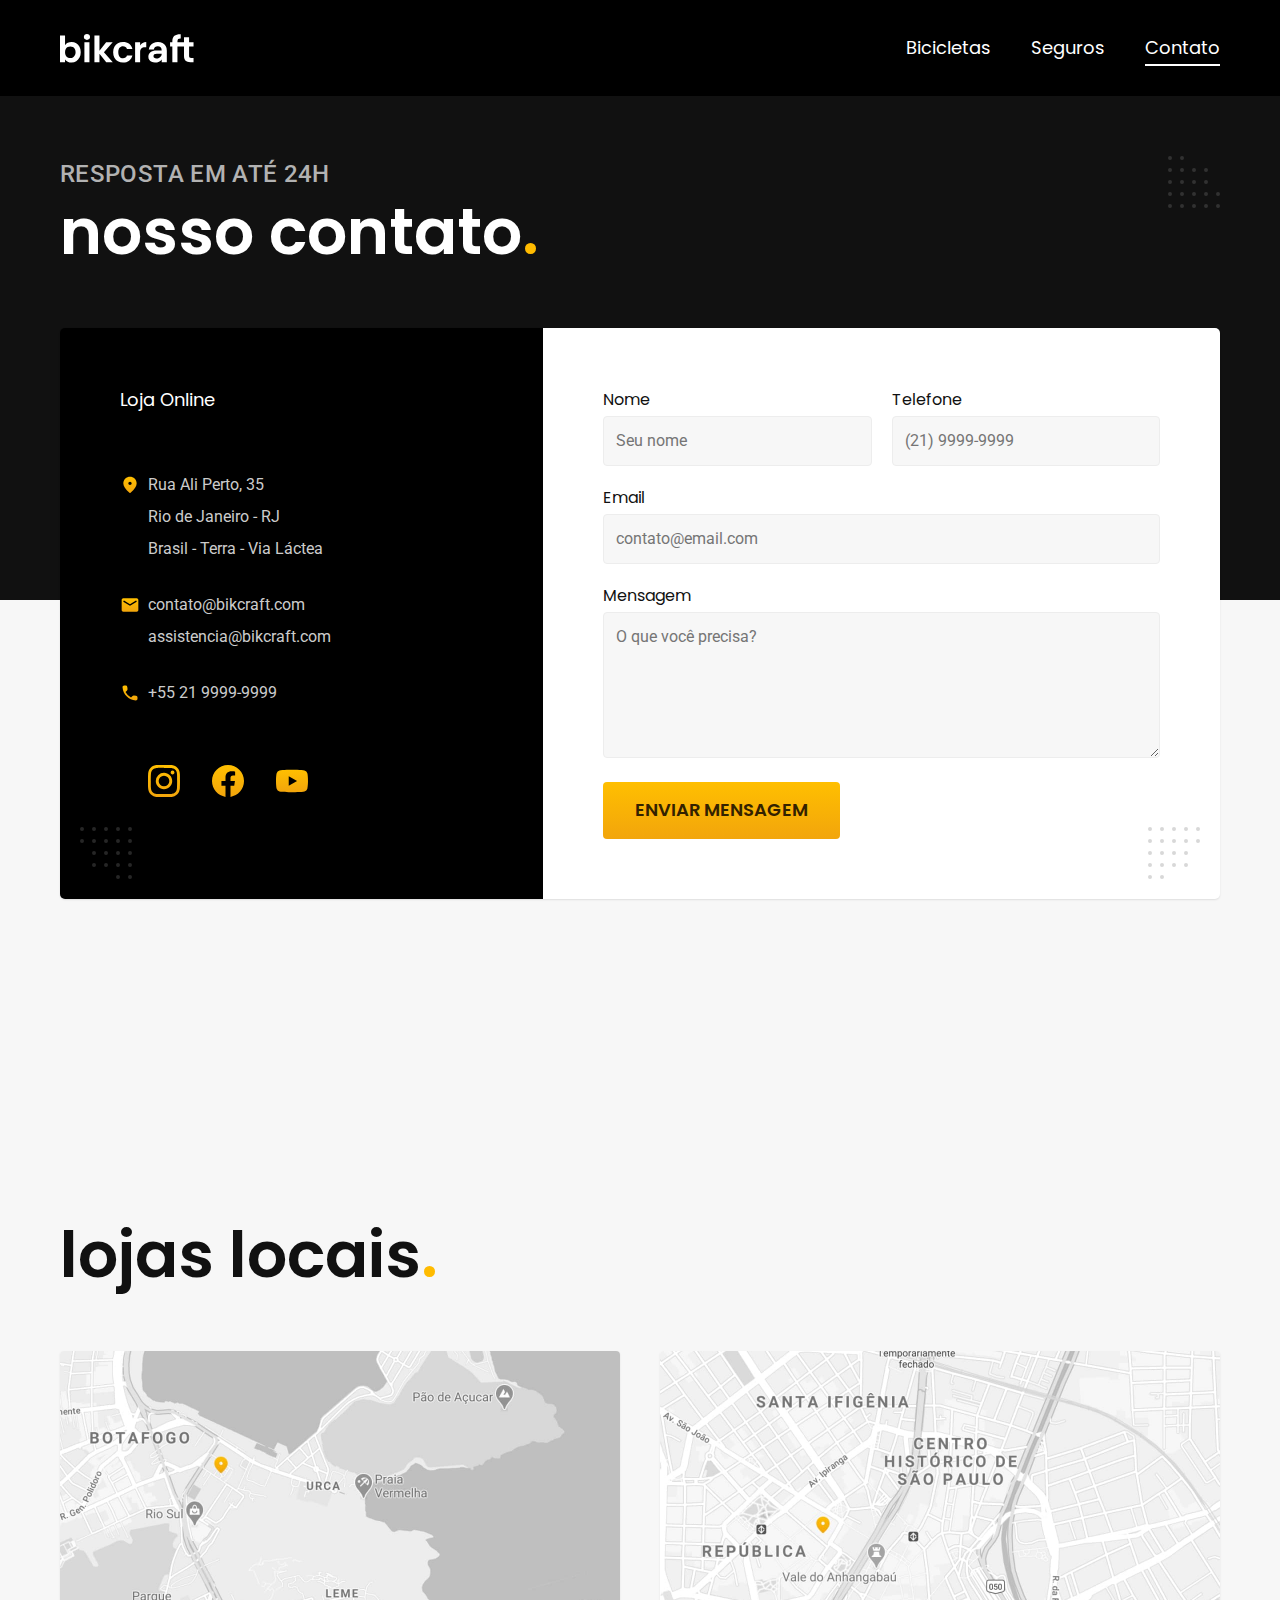
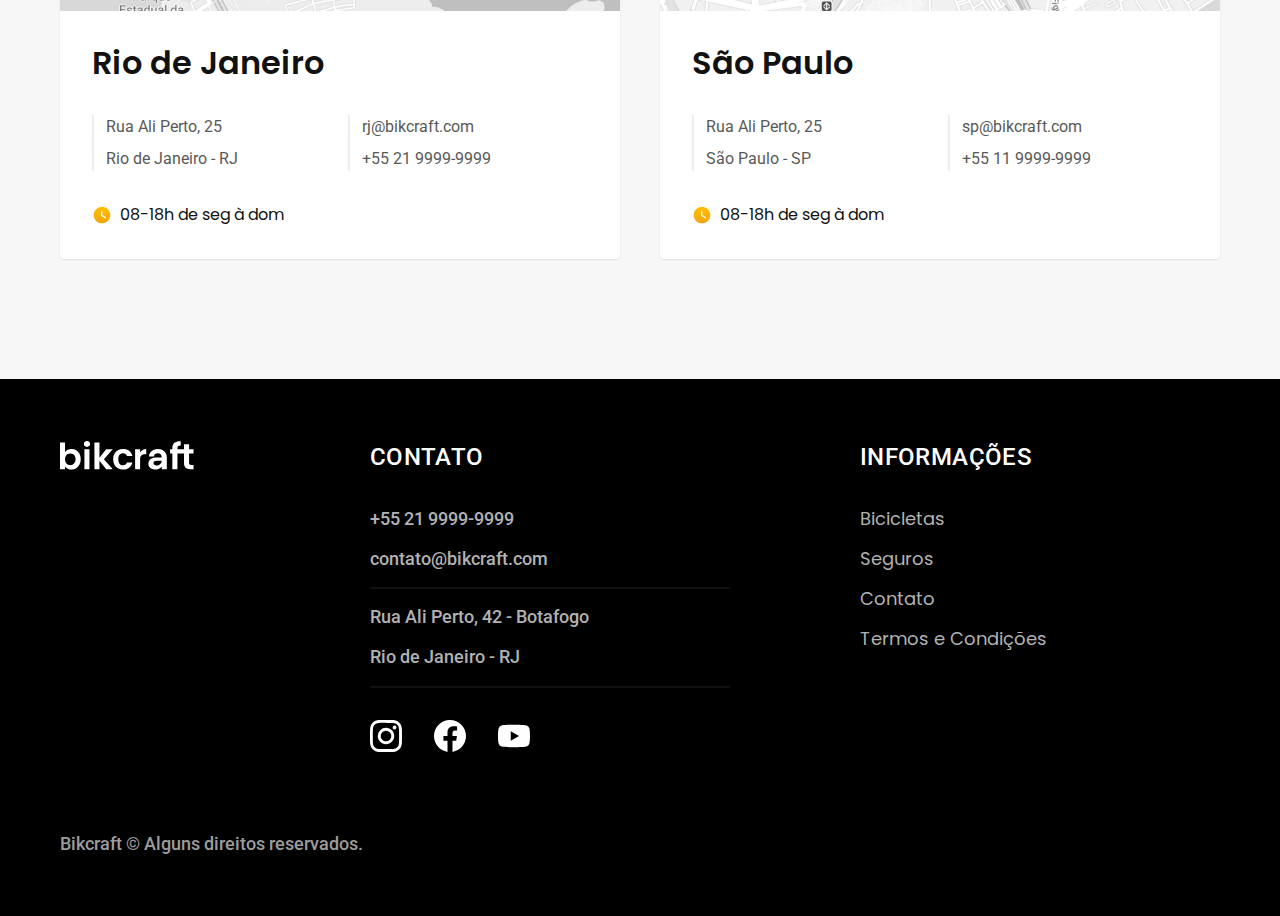
==== contato.html @ 7de65258 "otimizado para producao" ====
<!DOCTYPE html>
<html lang="pt-br">

<head>
  <meta charset="UTF-8">
  <meta name="viewport" content="width=device-width, initial-scale=1.0">

  <title>Contato | Bikcraft</title>
  <meta name="description" content="Contato">

  <link rel="icon" href="./favicon.svg" type="image/svg+xml">
  <link rel="preload" href="./css/style.min.css" as="style">
  <link rel="stylesheet" href="./css/style.min.css">

  <link rel="preconnect" href="https://fonts.googleapis.com">
  <link rel="preconnect" href="https://fonts.gstatic.com" crossorigin>
  <link href="https://fonts.googleapis.com/css2?family=Merriweather:ital,wght@1,900&family=Poppins:wght@400;600&family=Roboto:wght@400;500&display=swap" rel="stylesheet">
  <script>document.documentElement.classList.add("js");</script>
</head>

<body id="contato">
  <header class="header-bg">
    <div class="header container">
      <a href="./">
        <img src="./img/bikcraft.svg" alt="Bikcraft">
      </a>
      <nav aria-label="primaria">
        <ul class="header-menu font-1-m cor-0">
          <li><a href="./bicicletas.html">Bicicletas</a></li>
          <li><a href="./seguros.html">Seguros</a></li>
          <li><a href="./contato.html">Contato</a></li>
        </ul>
      </nav>
    </div>
  </header>

  <main>
    <div class="titulo-bg">
      <div class="titulo container">
        <p class="font-2-l-b cor-5 fadeInDown" data-anime="400">Resposta em até 24h</p>
        <h1 class="font-1-xxl cor-0 fadeInDown" data-anime="200">nosso contato<span class="cor-p1">.</span></h1>
      </div>
    </div>

    <div class="contato container fadeInLeft" data-anime="200">
      <section class="contato-dados" aria-label="Endereço">
        <h2 class="font-1-m cor-0">Loja Online</h2>
        <div class="contato-endereco font-2-s cor-4">
          <p>Rua Ali Perto, 35</p>
          <p>Rio de Janeiro - RJ</p>
          <p>Brasil - Terra - Via Láctea</p>
        </div>

        <address class="contato-meios font-2-s cor-4">
          <a href="mailto:contato@bikcraft.com">contato@bikcraft.com</a>
          <a href="mailto:assistencia@bikcraft.com">assistencia@bikcraft.com</a>
          <a href="tel:+552199999999">+55 21 9999-9999</a>
        </address>
        <div class="contato-redes">
          <a href="./">
            <img src="./img/redes/instagram-p.svg" alt="Instagram">
          </a>
          <a href="./">
            <img src="img/redes/facebook-p.svg" alt="Facebook">
          </a>
          <a href="./">
            <img src="img/redes/youtube-p.svg" alt="Youtube">
          </a>
        </div>
      </section>
      <section class="contato-formulario" aria-label="Formulário">
        <form class="form" action="./contato.html">
          <div>
            <label for="nome">Nome</label>
            <input type="text" id="nome" name="nome" placeholder="Seu nome">
          </div>
          <div>
            <label for="telefone">Telefone</label>
            <input type="text" id="telefone" name="telefone" placeholder="(21) 9999-9999">
          </div>
          <div class="col-2">
            <label for="email">Email</label>
            <input type="email" id="email" name="email" placeholder="contato@email.com">
          </div>
          <div class="col-2">
            <label for="mensagem">Mensagem</label>
            <textarea rows="5" type="mensagem" id="mensagem" name="mensagem" placeholder="O que você precisa?"></textarea>
          </div>
          <button class="botao col-2">Enviar Mensagem</button>
        </form>
      </section>
    </div>
  </main>

  <article class="lojas container">
    <h2 class="font-1-xxl">lojas locais<span class="cor-p1">.</span></h2>
    <div class="lojas-item">
      <img src="./img/lojas/rj.jpg" alt="mapa marcando o endereço em Rua Ali Perto, 25 - Rio de Janeiro - RJ">
      <div class="lojas-conteudo">
        <h3 class="font-1-xl">Rio de Janeiro</h3>
        <div class="lojas-dados font-2-s cor-8">
          <p>Rua Ali Perto, 25</p>
          <p>Rio de Janeiro - RJ</p>
        </div>
        <div class="lojas-dados font-2-s cor-8">
          <a href="mailto:rj@bikcraft.com">rj@bikcraft.com</a>
          <a href="tel:+552199999999">+55 21 9999-9999</a>
        </div>
        <p class="lojas-tempo font-1-s"><img src="./img/icones/horario.svg" alt=""> 08-18h de seg à dom</p>
      </div>
    </div>

    <div class="lojas-item">
      <img src="./img/lojas/sp.jpg" alt="mapa marcando o endereço em Rua Ali Perto, 25 - São Paulo - SP">
      <div class="lojas-conteudo">
        <h3 class="font-1-xl">São Paulo</h3>
        <div class="lojas-dados font-2-s cor-8">
          <p>Rua Ali Perto, 25</p>
          <p>São Paulo - SP</p>
        </div>
        <div class="lojas-dados font-2-s cor-8">
          <a href="mailto:sp@bikcraft.com">sp@bikcraft.com</a>
          <a href="tel:+551199999999">+55 11 9999-9999</a>
        </div>
        <p class="lojas-tempo font-1-s"><img src="./img/icones/horario.svg" alt=""> 08-18h de seg à dom</p>
      </div>
    </div>
  </article>

  <footer class="footer-bg">
    <div class="footer container">
      <img src="img/bikcraft.svg" alt="Bikcraft">
      <div class="footer-contato">
        <h3 class="font-2-l-b cor-0">Contato</h3>
        <ul class="font-2-m cor-5">
          <li><a href="tel:+552199999999">+55 21 9999-9999</a></li>
          <li><a href="mailto:contato@bikcraft.com">contato@bikcraft.com</a></li>
          <li>Rua Ali Perto, 42 - Botafogo</li>
          <li>Rio de Janeiro - RJ</li>
        </ul>
        <div class="footer-redes">
          <a href="./">
            <img src="./img/redes/instagram.svg" alt="Instagram">
          </a>
          <a href="./">
            <img src="img/redes/facebook.svg" alt="Facebook">
          </a>
          <a href="./">
            <img src="img/redes/youtube.svg" alt="Youtube">
          </a>
        </div>
      </div>
      <div class="footer-informacoes">
        <h3 class="font-2-l-b cor-0">Informações</h3>
        <nav>
          <ul class="font-1-m cor-5">
            <li><a href="./bicicletas.html">Bicicletas</a></li>
            <li><a href="./seguros.html">Seguros</a></li>
            <li><a href="./contato.html">Contato</a></li>
            <li><a href="./termos.html">Termos e Condições</a></li>
          </ul>
        </nav>
      </div>
      <p class="footer-copy font-2-m cor-6">Bikcraft © Alguns direitos reservados.</p>
    </div>
  </footer>
  <script src="js/plugins/simple-anime.js"></script>
  <script src="./js/script.js"></script>
</body>

</html>
---- css/style.min.css ----
body{margin:0;font-family:Arial,Helvetica,sans-serif;color:#111}blockquote,dd,h1,h2,h3,h4,p,ul{margin:0}ul{margin:0;padding:0;list-style:none}a{text-decoration:none;color:inherit}img{max-width:100%;height:auto;display:block}img[src$=".jpg"]{border-radius:4px}.font-1-xs{font:400 0.75rem/1.35 Poppins,sans-serif}.font-2-xs{font:400 0.875rem/1.43 Roboto,sans-serif}.font-1-s{font:400 1rem/1.5 Poppins,sans-serif}.font-2-s{font:400 1rem/1.5 Roboto,sans-serif}.font-1-m,.font-1-m-b{font:400 1.125rem/1.35 Poppins,sans-serif}.font-1-m-b{font-weight:600}.font-2-m{font:500 1.125rem/1.35 Roboto,sans-setif}.font-1-l{font:400 1.5rem/1.5 Poppins,sans-serif}.font-2-l,.font-2-l-b{font:400 1.5rem/1.5 Roboto,sans-serif}.font-2-l-b{font-weight:500;letter-spacing:.015em;text-transform:uppercase}.font-1-xl{font:600 2rem/1.25 Poppins,sans-serif}.font-2-xl{font:500 2rem/1.25 Roboto,sans-serif}.font-1-xxl{font:600 4rem/1.125 Poppins,sans-serif}@media (max-width:1200px){.font-1-xxl{font-size:3rem}.font-2-l,.font-2-l-b{font-size:1.25rem}}@media (max-width:800px){.font-1-xxl{font-size:2rem}.font-1-xl .font-2-xl{font-size:1.5rem}}:root{--cor-0:#ffffff;--cor-1:#f7f7f7;--cor-2:#ededed;--cor-3:#dedede;--cor-4:#cccccc;--cor-5:#b2b2b2;--cor-6:#9c9c9c;--cor-7:#717171;--cor-8:#595959;--cor-9:#404040;--cor-10:#2e2e2e;--cor-11:#111111;--cor-12:#000000;--cor-p1:#ffbb00;--cor-p2:#e4a30b;--cor-p3:#a66f00;--cor-p4:#664400;--cor-p5:#332200}.cor-0{color:var(--cor-0)}.cor-1{color:var(--cor-1)}.cor-2{color:var(--cor-2)}.cor-3{color:var(--cor-3)}.cor-4{color:var(--cor-4)}.cor-5{color:var(--cor-5)}.cor-6{color:var(--cor-6)}.cor-7{color:var(--cor-7)}.cor-8{color:var(--cor-8)}.cor-9{color:var(--cor-9)}.cor-10{color:var(--cor-10)}.cor-11{color:var(--cor-11)}.color-12{color:var(--cor-12)}.cor-p1{color:var(--cor-p1)}.cor-p2{color:var(--cor-p2)}.cor-p3{color:var(--cor-p3)}.cor-p4{color:var(--cor-p4)}.cor-p5{color:var(--cor-p5)}.js .fadeInDown{transform:translate3d(0,-20px,0)}.js .fadeInUp{transform:translate3d(0,20px,0)}.js .fadeInRight{transform:translate3d(20px,0,0)}.js .fadeInLeft{transform:translate3d(-20px,0,0)}.js [data-anime]{opacity:0}.js .anime{opacity:1;transform:none;transition:transform .8s,opacity .8s}.header-bg{background-color:var(--cor-12)}.header{display:flex;flex-wrap:wrap;gap:20px;justify-content:space-between;align-items:center;padding-top:20px;padding-bottom:20px}.header-menu{display:flex;flex-wrap:wrap;gap:40px}.header-menu a{display:inline-block;padding:16px 0;position:relative}.header-menu a:after{content:"";display:block;height:2px;width:0%;background:var(--cor-0);margin-top:4px;transition:.3s;position:absolute}.header-menu a.ativo::after,.header-menu a:hover:after{width:100%}@media (max-width:800px){.header-menu{gap:20px}.header-menu a{background:var(--cor-11);padding:12px 16px;border-radius:4px}.header-menu a:hover{background-color:var(--cor-10)}.header a:after{display:none}}@media (max-width:600px){.header-menu{gap:12px}.header-menu a{padding:8px 12px;font-size:14px}}.footer-bg{background-color:var(--cor-12)}.footer{display:grid;grid-template-columns:3fr 5fr 4fr;gap:40px;padding-top:60px;padding-bottom:60px}.footer h3{margin-bottom:32px}.footer-contato ul{margin-bottom:32px}.footer-contato li:nth-child(2n):after{content:"";display:block;max-width:360px;height:2px;background:var(--cor-11);margin-top:16px}.footer li{margin-bottom:16px}.footer-redes{display:flex;gap:32px}.footer a:hover{color:var(--cor-0)}.footer-copy{grid-column:1/-1;margin-top:40px}@media (max-width:800px){.footer>img{display:none}.footer{grid-template-columns:1fr 1fr}}@media (max-width:600px){.footer{grid-template-columns:1fr;gap:60px}.footer-copy{margin-top:0}}.container{box-sizing:border-box;max-width:1200px;padding-left:20px;padding-right:20px;margin-right:auto;margin-left:auto}.botao{display:inline-block;padding:16px 32px;background:linear-gradient(#ffbf00,#f2a50c);border-radius:4px;box-shadow:0 1px 2px 0 rgba(0,0,0,0,1);text-transform:uppercase;color:#320;font:600 1.125rem/1.35 Poppins,sans-serif;max-width:max-content;border:none;cursor:pointer}.botao:hover{background:linear-gradient(#ffb60d,#e59317)}.botao.secundario{background:var(--cor-10);color:var(--cor-2)}.botao.secundario:hover{background:var(--cor-9)}.botao.seta::after{display:flex;align-items:center}.botao.seta::after{content:"";display:inline-block;width:18px;height:10px;margin-left:12px;background:url("../img/icones/seta.svg");transition:transform .2s}.botao.seta:hover:after{transform:translateX(4px)}@media (max-width:600px){.botao{padding:12px 16px;font-size:1rem}}.link{display:inline-block;color:var(--cor-p1);font:500 1.5rem/1.5 Poppins,sans-serif;text-transform:uppercase}.link::after{content:"";display:block;width:100%;height:4px;background-color:currentColor}.link:hover{color:var(--cor-0)}.titulo-bg{padding-top:60px;padding-bottom:60px;background-color:var(--cor-11)}.titulo{background:url("../img/dec/top-right.svg") no-repeat top right 20px}.titulo p{margin-bottom:4px}@media (max-width:800px){.titulo{padding-top:40px;padding-bottom:40px}.titulo p{font-size:1rem;text-transform:lowercase;font-weight:400}}.form{display:grid;grid-template-columns:1fr 1fr;gap:20px}.form label{display:block;font:400 1rem/1.5 Poppins,sans-serif;margin-bottom:4px}.form .col-2{grid-column:span 2}.form input[type=email],.form input[type=text],.form textarea{font:400 1rem/1.5 Roboto,sans-serif;background:var(--cor-1);border:1px solid var(--cor-2);padding:12px;border-radius:4px;width:100%;box-sizing:border-box}.form input[type=email]:focus,.form input[type=text]:focus,.form textarea:focus{outline:0;border-color:var(--cor-p1);background:var(--cor-0);box-shadow:0 0 0 2px #fea}@media (max-width:600px){.form{grid-template-columns:1fr}.form .col-2{grid-column:1}}.introducao-bg{background:var(--cor-12) url("../img/dec/bottom-left.svg") no-repeat bottom 160px left 20px;box-shadow:inset 0 -120px #fff}.introducao{display:grid;grid-template-columns:1fr 1fr;gap:0 40px}.introducao-conteudo{align-self:end;padding-bottom:200px}.introducao img{height:100%;width:100%;object-fit:cover;border-radius:4px}.introducao h1{margin-bottom:32px}.introducao p{margin-bottom:20px}@media (max-width:800px){.introducao-bg{background:var(--cor-11);padding-top:40px;box-shadow:inset 0 -60px #fff}.introducao{grid-template-columns:1fr;gap:32px}.introducao-conteudo{padding-bottom:0}.introducao h1{margin-bottom:16px}.introducao img{height:300px;width:100%}}.tecnologia-bg{background-color:var(--cor-11);box-shadow:inset 0 80px var(--cor-0),inset 0 -80px var(--cor-0)}.tecnologia{display:grid;grid-template-columns:1fr 1fr;gap:40px}.tecnologia-imagem img{height:100%;width:100%;object-fit:cover;object-position:left}.tecnologia-conteudo{padding-top:160px;padding-bottom:160px}.tecnologia-conteudo>span{display:block;margin-bottom:20px}.tecnologia-conteudo h2{margin-bottom:32px}.tecnologia-conteudo>p{margin-bottom:20px}.tecnologia a{margin-bottom:80px}.tecnologia-vantagens{display:flex;gap:40px}.tecnologia-vantagens h3{margin-bottom:8px;width:max-content}.tecnologia-vantagens img{width:24px;height:24px;margin-bottom:8px}@media (max-width:800px){.tecnologia-bg{box-shadow:initial}.tecnologia{grid-template-columns:1fr}.tecnologia-conteudo{padding-top:60px;padding-bottom:60px}.tecnologia-imagem{display:none}.tecnologia a{margin-bottom:60px}}@media (max-width:600px){.tecnologia-vantagens{flex-direction:column}}.parceiros{padding-top:60px;padding-bottom:120px}.parceiros h2{margin-bottom:60px}.parceiros ul{padding:0 20px;max-width:1400px;display:grid;grid-template-columns:repeat(4,1fr);margin:0 auto}.parceiros li{display:flex;padding:32px;border-left:2px solid var(--cor-2)}.parceiros img{margin:auto}.parceiros li:first-child,.parceiros li:nth-child(5){border-left:none}.parceiros li:nth-child(n+5){border-top:2px solid var(--cor-2)}@media (max-width:800px){.parceiros{padding-bottom:60px}.parceiros li{padding:20px}.parceiros h2{margin-bottom:20px}.parceiros ul{grid-template-columns:repeat(2,1fr)}.parceiros li:nth-child(n+3){border-top:2px solid var(--cor-2)}.parceiros li:nth-child(odd){border-left:none}}.depoimento{display:grid;grid-template-columns:1fr 1fr;background-color:var(--cor-p1);overflow:hidden}.depoimento img{border-radius:0;width:100%;height:100%;object-fit:cover}.depoimento-conteudo{padding:40px 40px 80px 80px;align-self:end;background:url("../img/dec/bottom-right-p.svg") no-repeat bottom 40px right 40px}.depoimento-conteudo p{max-width:32ch;font-family:Merriweather,serif;font-style:italic;font-weight:900;margin-bottom:32px;position:relative}.depoimento p::after,.depoimento p::before{font-size:5rem;color:var(--cor-p2);position:absolute}.depoimento p::before{content:"“";left:-50px;top:-20px}.depoimento p::after{content:"”"}@media (min-width:1200px){.depoimento img{max-height:520px}}@media (max-width:800px){.depoimento{grid-template-columns:1fr;text-align:center}.depoimento img{max-height:200px}.depoimento-conteudo{padding:40px 20px;margin:auto}}.bicicletas-lista{padding-top:60px;padding-bottom:120px}.bicicletas-lista h2{margin-bottom:40px}.bicicletas-lista ul{display:flex;gap:40px;padding:0 20px 20px 20px;max-width:1400px;margin-right:auto;margin-left:auto;overflow-x:auto}#bicicleta .bicicletas-lista ul{padding:0 0 20px 0}.bicicletas-lista li{min-width:280px}.bicicletas-lista a{display:block}.bicicletas-lista img{margin-bottom:16px}.bicicletas-lista h3{margin-bottom:8px;display:flex;align-items:center}.bicicletas-lista h3::before{content:"";display:inline-block;height:8px;width:12px;margin-right:8px;background-color:var(--cor-p1);transition:width .2s}.bicicletas-lista a:hover h3::before{width:24px}.bicicletas-lista li span{padding-left:20px}@media (max-width:800px){.bicicletas-lista{padding-bottom:60px}.bicicletas-lista ul{gap:20px}}.bicicletas-bg{background:linear-gradient(to right,var(--cor-0) 30%,var(--cor-11) 0)}.bicicletas{display:grid;grid-template-columns:1fr 1fr;gap:40px;padding-top:60px;padding-bottom:60px;background:url("../img/dec/top-right.svg") no-repeat top 40px right 20px}.bicicletas-imagem{display:grid}.bicicletas-imagem img{grid-area:1/1}.bicicletas-imagem span{grid-area:1/1;place-self:start end;margin-top:20px;background:var(--cor-12);display:inline-block;padding:8px 16px 8px 8px;border-radius:4px 0 0 4px}.bicicletas-conteudo{display:grid;grid-template-columns:1fr auto;align-content:start}.bicicletas h2,.bicicletas p{grid-column:1/-1}.bicicletas h2{margin-bottom:20px}.bicicletas h2::before{content:"";display:block;width:12px;height:8px;background:var(--cor-p1);margin-bottom:8px}.bicicletas p{margin-bottom:32px}.bicicletas a{place-self:end}.bicicletas li{display:flex;align-items:center}.bicicletas ul{display:grid;gap:16px}.bicicletas-conteudo img{width:24px;margin-right:8px}@media (max-width:800px){.bicicletas-bg{background:var(--cor-11)}.bicicletas{grid-template-columns:1fr;gap:20px;padding-top:40px;padding-bottom:40px}}@media (max-width:600px){.bicicletas-conteudo{grid-template-columns:1fr}.bicicletas ul{grid-template-columns:1fr 1fr;margin-bottom:32px;font-size:1rem}.bicicletas a{place-self:start}}.bicicleta{display:grid;grid-template-columns:1fr 1fr;align-items:start;gap:40px;padding-top:60px;padding-bottom:60px}#bicicleta .titulo p{text-transform:uppercase}.bicicleta-imagens{display:flex;flex-wrap:wrap;gap:20px}.bicicleta-imagens img{flex:1;min-width:200px}.bicicleta-imagens img:first-child{min-width:100%}.bicicleta-conteudo>p{margin-bottom:32px}.bicicleta-comprar{display:grid;grid-template-columns:max-content auto;align-items:center;justify-items:start;gap:8px 12px;margin-bottom:40px}.bicicleta-comprar a{grid-row:span 2}.bicicleta-comprar span{display:flex;align-items:center;background-color:var(--cor-12);padding:4px 8px;border-radius:4px;gap:8px}.bicicleta-conteudo h2{text-transform:uppercase;letter-spacing:.15em;margin-bottom:12px}.bicicleta-ficha,.bicicleta-informacoes{padding:32px;background-color:var(--cor-12);border-radius:4px}.bicicleta-informacoes{margin-bottom:40px;display:grid;grid-template-columns:1fr 1fr;gap:32px}.bicicleta-informacoes img{width:24px;margin-bottom:8px}.bicicleta-informacoes h3{margin-bottom:8px}.bicicleta-ficha li{padding:4px 0;display:flex;justify-content:space-between;border-bottom:1px solid var(--cor-11)}.bicicleta-ficha li:last-child{border-bottom:none}.bicicleta-ficha span{color:var(--cor-6)}@media (max-width:800px){.bicicleta{grid-template-columns:1fr;padding-top:40px;padding-bottom:40px}.bicicleta-imagens{grid-row:2}}@media (max-width:400px){.bicicleta-informacoes{grid-template-columns:1fr}.bicicleta-comprar{grid-template-columns:1fr}}.seguro-bg{background-color:var(--cor-11);box-shadow:inset 0 120px var(--cor-0),inset 0 -120px var(--cor-12)}.seguro{display:grid;grid-template-columns:1fr 1fr;gap:40px}.seguro-imagem img{width:100%;height:100%;object-fit:cover}.seguro-conteudo{padding-top:180px;padding-bottom:180px}.seguro h2{margin-bottom:32px}.seguro p{margin-bottom:20px}@media (max-width:800px){.seguro-bg{box-shadow:inset 0 -60px var(--cor-12)}.seguro{grid-template-columns:1fr}.seguro-conteudo{grid-row:1;padding-top:40px;padding-bottom:0}}.seguros-bg{background-color:var(--cor-11)}.seguros{padding-top:60px;padding-bottom:60px;display:grid;grid-template-columns:1fr 1fr;gap:40px;align-items:center}#seguros .seguros{padding-top:0}.seguros h2{grid-column:1/-1}.seguros-item{background-color:var(--cor-12);padding:32px 32px 32px 60px;display:grid;grid-template-columns:1fr auto;border-radius:4px}.seguros-item h3{margin-bottom:40px}.seguros-item span{grid-column:2;display:block;text-align:right}.seguros-item ul{grid-column:1/-1;margin-bottom:32px}.seguros-item li{display:flex;align-items:center;position:relative}.seguros-item li+li{margin-top:20px}.seguros-item li::before{content:"";display:block;width:13px;height:9px;background-image:url("../img/icones/lista.svg");position:absolute;left:-21px}.seguros-item a{grid-column:1/-1}@media (max-width:800px){.seguros{grid-template-columns:1fr}}.vantagens-bg{background-color:var(--cor-12)}.vantagens{padding-top:120px;padding-bottom:120px}.vantagens h2{margin-bottom:60px}.vantagens ul{display:grid;grid-template-columns:repeat(auto-fit,minmax(280px,max-content));gap:40px 80px}.vantagens h3,.vantagens img{margin-bottom:8px}@media (max-width:800px){.vantagens{padding-top:60px;padding-bottom:60px}.vantagens h2{margin-bottom:40px}.vantagens ul{gap:20px}}.perguntas{padding-top:120px;padding-bottom:120px}.perguntas h2{margin-bottom:60px}.perguntas dl>div{padding:20px;border-radius:4px}.perguntas dl>div:nth-child(odd){background-color:var(--cor-1)}.perguntas button{display:grid;grid-template-columns:auto 1fr auto;align-items:center;gap:8px;cursor:pointer;border:none;background:0 0;width:100%;text-align:left}.perguntas button::before{content:"";display:inline-block;width:12px;height:8px;background-color:var(--cor-p1)}.perguntas button::after{content:"";display:inline-block;width:14px;height:6px;background:url("../img/icones/seta-abrir.svg");transition:.3s}.perguntas button:hover::after,.perguntas button[aria-expanded=true]::after{transform:rotate(180deg)}.js .perguntas dd{display:none}.js .perguntas dd.ativa{display:block}.perguntas dd{padding-left:20px;padding-top:16px;max-width:80ch}@media (max-width:800px){.perguntas{padding-top:60px;padding-bottom:60px}.perguntas h3{margin-bottom:40px}}#contato{background:linear-gradient(var(--cor-11) 600px,var(--cor-1) 0)}.contato{display:grid;grid-template-columns:5fr 7fr}.contato-dados,.contato-formulario{padding:60px;box-shadow:0 1px 2px rgba(0,0,0,.1);margin-bottom:200px}.contato-dados{background:var(--cor-12) url("../img/dec/bottom-left.svg") no-repeat bottom 20px left 20px;border-radius:5px 0 0 5px}.contato-formulario{border-radius:0 5px 5px 0;background:var(--cor-0) url("../img/dec/bottom-right.svg") no-repeat bottom 20px right 20px}.contato-dados h2{margin-bottom:60px}.contato-endereco{margin-bottom:32px;padding-left:28px;background:url("../img/icones/local.svg") no-repeat 0 2px}.contato-endereco p{margin-bottom:8px}.contato-meios a{display:block;max-width:max-content;margin-bottom:8px;padding-left:28px}.contato-meios a:hover{color:var(--cor-0)}.contato-meios a:first-child{background:url("../img/icones/email.svg") no-repeat 0 2px}.contato-meios a:nth-child(2){margin-bottom:32px}.contato-meios a:nth-child(3){background:url("../img/icones/telefone.svg") no-repeat 0 2px;margin-bottom:60px}.contato-redes{display:flex;gap:32px;padding-left:28px}@media (max-width:800px){.contato{grid-template-columns:1fr}.contato-dados,.contato-formulario{padding:20px}.contato-dados{border-radius:5px 5px 0 0;background:var(--cor-12)}.contato-formulario{border-radius:0 0 5px 5px}.contato-dados h2,.contato-meios a:nth-child(3){margin-bottom:32px}.contato-redes{margin-bottom:12px}}.lojas{display:grid;grid-template-columns:1fr 1fr;gap:0 40px;padding-top:120px;padding-bottom:120px}.lojas h2{grid-column:1/-1;margin-bottom:60px}.lojas img{border-radius:4px 4px 0 0}.lojas-item{border-radius:4px;background:var(--cor-0);box-shadow:0 1px 2px rgba(0,0,0,.1)}.lojas-conteudo{display:grid;grid-template-columns:1fr 1fr;gap:32px 16px;padding:32px}.lojas-conteudo h3,.lojas-tempo{grid-column:1/-1}.lojas-dados{display:grid;gap:8px;border-left:2px solid var(--cor-2);padding-left:12px}.lojas-tempo{display:flex;align-items:center;gap:8px}@media (max-width:800){.lojas{gap:20px;padding-top:60px;padding-bottom:60px}.lojas h2{margin-bottom:32px}.lojas-conteudo{grid-template-columns:1fr}}@media (max-width:600){.lojas{grid-template-columns:1fr}}#orcamento{background:linear-gradient(var(--cor-11) 600px,var(--cor-1) 0)}.orcamento{display:grid;grid-template-columns:5fr 7fr;padding-bottom:120px}.orcamento h2{text-transform:uppercase;position:relative;display:flex;align-items:center}.orcamento h2::before{content:"";display:inline-block;width:4px;height:8px;background-color:var(--cor-p1);position:absolute;left:-12px}.orcamento-dados,.orcamento-produto{padding:60px;box-shadow:0 1px 2px rgba(0,0,0,.1)}.orcamento-produto{border-radius:5px 0 0 5px;background:var(--cor-12) url("../img/dec/bottom-left.svg") no-repeat bottom 20px left 20px;display:grid;grid-template-columns:1fr 1fr;gap:20px;align-content:start}.orcamento-produto>*{grid-column:1/-1}.orcamento-produto>label{grid-column:initial}.orcamento-produto label{font:400 1rem/1.5 Poppins,sans-serif;color:var(--cor-4);background-color:var(--cor-10);padding:12px 16px;border-radius:4px;cursor:pointer;display:grid;grid-template-columns:auto 1fr auto;align-items:center;border:1px solid var(--cor-10)}.orcamento-produto label::before{content:"";display:inline-block;box-sizing:border-box;width:12px;height:12px;border:1px solid var(--cor-6);border-radius:50%;margin-right:8px}.orcamento-produto input:checked+label::before{border-color:var(--cor-7);box-shadow:inset 0 0 0 3px var(--cor-0),inset 0 0 0 6px var(--cor-7)}.orcamento-produto label:hover{background-color:var(--cor-9);border-color:var(--cor-9)}.orcamento-produto input:focus+label{box-shadow:0 0 0 2px var(--cor-p1);border-color:var(--cor-12)}.orcamento-produto label span{display:none}.orcamento-produto input:checked+label span{display:inline-block}.orcamento-produto input[type=radio]{opacity:0;position:absolute;pointer-events:none}.orcamento-produto input:checked+label{background:var(--cor-0);color:var(--cor-11)}.orcamento-dados{border-radius:0 5px 5px 0;background:var(--cor-0) url("../img/dec/bottom-right.svg") no-repeat bottom 20px right 20px}.orcamento-conteudo{display:none}.orcamento-conteudo h2,.orcamento-dados h2:nth-of-type(n+2){margin-top:20px}#bikcraft:checked~#orcamento-bikcraft,#seguro:checked~#orcamento-seguro{display:grid;gap:20px}.orcamento-detalhes{display:none;background:var(--cor-0);padding:20px;grid-template-columns:1fr 1fr;border-radius:4px;align-items:center}.orcamento-detalhes li{display:flex;align-items:center;margin-bottom:8px}.orcamento-detalhes li img{width:16px;margin-right:8px}.orcamento-produto input:checked+label+.orcamento-detalhes{display:grid}@media (max-width:1200px){.orcamento-dados,.orcamento-produto{padding:32px}}@media (max-width:800px){.orcamento{grid-template-columns:1fr}.orcamento-produto{border-radius:5px 5px 0 0;background:var(--cor-12)}.orcamento-dados{border-radius:0 0 5px 5px}}@media (max-width:400px){.orcamento-produto{grid-template-columns:1fr}}.termos{padding-top:80px;padding-bottom:80px}.termos h2{font-weight:600;margin-bottom:20px}.termos p+h2{margin-top:40px}.termos p{max-width:75ch;margin-bottom:24px}
---- css/style.min.css ----
body{margin:0;font-family:Arial,Helvetica,sans-serif;color:#111}blockquote,dd,h1,h2,h3,h4,p,ul{margin:0}ul{margin:0;padding:0;list-style:none}a{text-decoration:none;color:inherit}img{max-width:100%;height:auto;display:block}img[src$=".jpg"]{border-radius:4px}.font-1-xs{font:400 0.75rem/1.35 Poppins,sans-serif}.font-2-xs{font:400 0.875rem/1.43 Roboto,sans-serif}.font-1-s{font:400 1rem/1.5 Poppins,sans-serif}.font-2-s{font:400 1rem/1.5 Roboto,sans-serif}.font-1-m,.font-1-m-b{font:400 1.125rem/1.35 Poppins,sans-serif}.font-1-m-b{font-weight:600}.font-2-m{font:500 1.125rem/1.35 Roboto,sans-setif}.font-1-l{font:400 1.5rem/1.5 Poppins,sans-serif}.font-2-l,.font-2-l-b{font:400 1.5rem/1.5 Roboto,sans-serif}.font-2-l-b{font-weight:500;letter-spacing:.015em;text-transform:uppercase}.font-1-xl{font:600 2rem/1.25 Poppins,sans-serif}.font-2-xl{font:500 2rem/1.25 Roboto,sans-serif}.font-1-xxl{font:600 4rem/1.125 Poppins,sans-serif}@media (max-width:1200px){.font-1-xxl{font-size:3rem}.font-2-l,.font-2-l-b{font-size:1.25rem}}@media (max-width:800px){.font-1-xxl{font-size:2rem}.font-1-xl .font-2-xl{font-size:1.5rem}}:root{--cor-0:#ffffff;--cor-1:#f7f7f7;--cor-2:#ededed;--cor-3:#dedede;--cor-4:#cccccc;--cor-5:#b2b2b2;--cor-6:#9c9c9c;--cor-7:#717171;--cor-8:#595959;--cor-9:#404040;--cor-10:#2e2e2e;--cor-11:#111111;--cor-12:#000000;--cor-p1:#ffbb00;--cor-p2:#e4a30b;--cor-p3:#a66f00;--cor-p4:#664400;--cor-p5:#332200}.cor-0{color:var(--cor-0)}.cor-1{color:var(--cor-1)}.cor-2{color:var(--cor-2)}.cor-3{color:var(--cor-3)}.cor-4{color:var(--cor-4)}.cor-5{color:var(--cor-5)}.cor-6{color:var(--cor-6)}.cor-7{color:var(--cor-7)}.cor-8{color:var(--cor-8)}.cor-9{color:var(--cor-9)}.cor-10{color:var(--cor-10)}.cor-11{color:var(--cor-11)}.color-12{color:var(--cor-12)}.cor-p1{color:var(--cor-p1)}.cor-p2{color:var(--cor-p2)}.cor-p3{color:var(--cor-p3)}.cor-p4{color:var(--cor-p4)}.cor-p5{color:var(--cor-p5)}.js .fadeInDown{transform:translate3d(0,-20px,0)}.js .fadeInUp{transform:translate3d(0,20px,0)}.js .fadeInRight{transform:translate3d(20px,0,0)}.js .fadeInLeft{transform:translate3d(-20px,0,0)}.js [data-anime]{opacity:0}.js .anime{opacity:1;transform:none;transition:transform .8s,opacity .8s}.header-bg{background-color:var(--cor-12)}.header{display:flex;flex-wrap:wrap;gap:20px;justify-content:space-between;align-items:center;padding-top:20px;padding-bottom:20px}.header-menu{display:flex;flex-wrap:wrap;gap:40px}.header-menu a{display:inline-block;padding:16px 0;position:relative}.header-menu a:after{content:"";display:block;height:2px;width:0%;background:var(--cor-0);margin-top:4px;transition:.3s;position:absolute}.header-menu a.ativo::after,.header-menu a:hover:after{width:100%}@media (max-width:800px){.header-menu{gap:20px}.header-menu a{background:var(--cor-11);padding:12px 16px;border-radius:4px}.header-menu a:hover{background-color:var(--cor-10)}.header a:after{display:none}}@media (max-width:600px){.header-menu{gap:12px}.header-menu a{padding:8px 12px;font-size:14px}}.footer-bg{background-color:var(--cor-12)}.footer{display:grid;grid-template-columns:3fr 5fr 4fr;gap:40px;padding-top:60px;padding-bottom:60px}.footer h3{margin-bottom:32px}.footer-contato ul{margin-bottom:32px}.footer-contato li:nth-child(2n):after{content:"";display:block;max-width:360px;height:2px;background:var(--cor-11);margin-top:16px}.footer li{margin-bottom:16px}.footer-redes{display:flex;gap:32px}.footer a:hover{color:var(--cor-0)}.footer-copy{grid-column:1/-1;margin-top:40px}@media (max-width:800px){.footer>img{display:none}.footer{grid-template-columns:1fr 1fr}}@media (max-width:600px){.footer{grid-template-columns:1fr;gap:60px}.footer-copy{margin-top:0}}.container{box-sizing:border-box;max-width:1200px;padding-left:20px;padding-right:20px;margin-right:auto;margin-left:auto}.botao{display:inline-block;padding:16px 32px;background:linear-gradient(#ffbf00,#f2a50c);border-radius:4px;box-shadow:0 1px 2px 0 rgba(0,0,0,0,1);text-transform:uppercase;color:#320;font:600 1.125rem/1.35 Poppins,sans-serif;max-width:max-content;border:none;cursor:pointer}.botao:hover{background:linear-gradient(#ffb60d,#e59317)}.botao.secundario{background:var(--cor-10);color:var(--cor-2)}.botao.secundario:hover{background:var(--cor-9)}.botao.seta::after{display:flex;align-items:center}.botao.seta::after{content:"";display:inline-block;width:18px;height:10px;margin-left:12px;background:url("../img/icones/seta.svg");transition:transform .2s}.botao.seta:hover:after{transform:translateX(4px)}@media (max-width:600px){.botao{padding:12px 16px;font-size:1rem}}.link{display:inline-block;color:var(--cor-p1);font:500 1.5rem/1.5 Poppins,sans-serif;text-transform:uppercase}.link::after{content:"";display:block;width:100%;height:4px;background-color:currentColor}.link:hover{color:var(--cor-0)}.titulo-bg{padding-top:60px;padding-bottom:60px;background-color:var(--cor-11)}.titulo{background:url("../img/dec/top-right.svg") no-repeat top right 20px}.titulo p{margin-bottom:4px}@media (max-width:800px){.titulo{padding-top:40px;padding-bottom:40px}.titulo p{font-size:1rem;text-transform:lowercase;font-weight:400}}.form{display:grid;grid-template-columns:1fr 1fr;gap:20px}.form label{display:block;font:400 1rem/1.5 Poppins,sans-serif;margin-bottom:4px}.form .col-2{grid-column:span 2}.form input[type=email],.form input[type=text],.form textarea{font:400 1rem/1.5 Roboto,sans-serif;background:var(--cor-1);border:1px solid var(--cor-2);padding:12px;border-radius:4px;width:100%;box-sizing:border-box}.form input[type=email]:focus,.form input[type=text]:focus,.form textarea:focus{outline:0;border-color:var(--cor-p1);background:var(--cor-0);box-shadow:0 0 0 2px #fea}@media (max-width:600px){.form{grid-template-columns:1fr}.form .col-2{grid-column:1}}.introducao-bg{background:var(--cor-12) url("../img/dec/bottom-left.svg") no-repeat bottom 160px left 20px;box-shadow:inset 0 -120px #fff}.introducao{display:grid;grid-template-columns:1fr 1fr;gap:0 40px}.introducao-conteudo{align-self:end;padding-bottom:200px}.introducao img{height:100%;width:100%;object-fit:cover;border-radius:4px}.introducao h1{margin-bottom:32px}.introducao p{margin-bottom:20px}@media (max-width:800px){.introducao-bg{background:var(--cor-11);padding-top:40px;box-shadow:inset 0 -60px #fff}.introducao{grid-template-columns:1fr;gap:32px}.introducao-conteudo{padding-bottom:0}.introducao h1{margin-bottom:16px}.introducao img{height:300px;width:100%}}.tecnologia-bg{background-color:var(--cor-11);box-shadow:inset 0 80px var(--cor-0),inset 0 -80px var(--cor-0)}.tecnologia{display:grid;grid-template-columns:1fr 1fr;gap:40px}.tecnologia-imagem img{height:100%;width:100%;object-fit:cover;object-position:left}.tecnologia-conteudo{padding-top:160px;padding-bottom:160px}.tecnologia-conteudo>span{display:block;margin-bottom:20px}.tecnologia-conteudo h2{margin-bottom:32px}.tecnologia-conteudo>p{margin-bottom:20px}.tecnologia a{margin-bottom:80px}.tecnologia-vantagens{display:flex;gap:40px}.tecnologia-vantagens h3{margin-bottom:8px;width:max-content}.tecnologia-vantagens img{width:24px;height:24px;margin-bottom:8px}@media (max-width:800px){.tecnologia-bg{box-shadow:initial}.tecnologia{grid-template-columns:1fr}.tecnologia-conteudo{padding-top:60px;padding-bottom:60px}.tecnologia-imagem{display:none}.tecnologia a{margin-bottom:60px}}@media (max-width:600px){.tecnologia-vantagens{flex-direction:column}}.parceiros{padding-top:60px;padding-bottom:120px}.parceiros h2{margin-bottom:60px}.parceiros ul{padding:0 20px;max-width:1400px;display:grid;grid-template-columns:repeat(4,1fr);margin:0 auto}.parceiros li{display:flex;padding:32px;border-left:2px solid var(--cor-2)}.parceiros img{margin:auto}.parceiros li:first-child,.parceiros li:nth-child(5){border-left:none}.parceiros li:nth-child(n+5){border-top:2px solid var(--cor-2)}@media (max-width:800px){.parceiros{padding-bottom:60px}.parceiros li{padding:20px}.parceiros h2{margin-bottom:20px}.parceiros ul{grid-template-columns:repeat(2,1fr)}.parceiros li:nth-child(n+3){border-top:2px solid var(--cor-2)}.parceiros li:nth-child(odd){border-left:none}}.depoimento{display:grid;grid-template-columns:1fr 1fr;background-color:var(--cor-p1);overflow:hidden}.depoimento img{border-radius:0;width:100%;height:100%;object-fit:cover}.depoimento-conteudo{padding:40px 40px 80px 80px;align-self:end;background:url("../img/dec/bottom-right-p.svg") no-repeat bottom 40px right 40px}.depoimento-conteudo p{max-width:32ch;font-family:Merriweather,serif;font-style:italic;font-weight:900;margin-bottom:32px;position:relative}.depoimento p::after,.depoimento p::before{font-size:5rem;color:var(--cor-p2);position:absolute}.depoimento p::before{content:"“";left:-50px;top:-20px}.depoimento p::after{content:"”"}@media (min-width:1200px){.depoimento img{max-height:520px}}@media (max-width:800px){.depoimento{grid-template-columns:1fr;text-align:center}.depoimento img{max-height:200px}.depoimento-conteudo{padding:40px 20px;margin:auto}}.bicicletas-lista{padding-top:60px;padding-bottom:120px}.bicicletas-lista h2{margin-bottom:40px}.bicicletas-lista ul{display:flex;gap:40px;padding:0 20px 20px 20px;max-width:1400px;margin-right:auto;margin-left:auto;overflow-x:auto}#bicicleta .bicicletas-lista ul{padding:0 0 20px 0}.bicicletas-lista li{min-width:280px}.bicicletas-lista a{display:block}.bicicletas-lista img{margin-bottom:16px}.bicicletas-lista h3{margin-bottom:8px;display:flex;align-items:center}.bicicletas-lista h3::before{content:"";display:inline-block;height:8px;width:12px;margin-right:8px;background-color:var(--cor-p1);transition:width .2s}.bicicletas-lista a:hover h3::before{width:24px}.bicicletas-lista li span{padding-left:20px}@media (max-width:800px){.bicicletas-lista{padding-bottom:60px}.bicicletas-lista ul{gap:20px}}.bicicletas-bg{background:linear-gradient(to right,var(--cor-0) 30%,var(--cor-11) 0)}.bicicletas{display:grid;grid-template-columns:1fr 1fr;gap:40px;padding-top:60px;padding-bottom:60px;background:url("../img/dec/top-right.svg") no-repeat top 40px right 20px}.bicicletas-imagem{display:grid}.bicicletas-imagem img{grid-area:1/1}.bicicletas-imagem span{grid-area:1/1;place-self:start end;margin-top:20px;background:var(--cor-12);display:inline-block;padding:8px 16px 8px 8px;border-radius:4px 0 0 4px}.bicicletas-conteudo{display:grid;grid-template-columns:1fr auto;align-content:start}.bicicletas h2,.bicicletas p{grid-column:1/-1}.bicicletas h2{margin-bottom:20px}.bicicletas h2::before{content:"";display:block;width:12px;height:8px;background:var(--cor-p1);margin-bottom:8px}.bicicletas p{margin-bottom:32px}.bicicletas a{place-self:end}.bicicletas li{display:flex;align-items:center}.bicicletas ul{display:grid;gap:16px}.bicicletas-conteudo img{width:24px;margin-right:8px}@media (max-width:800px){.bicicletas-bg{background:var(--cor-11)}.bicicletas{grid-template-columns:1fr;gap:20px;padding-top:40px;padding-bottom:40px}}@media (max-width:600px){.bicicletas-conteudo{grid-template-columns:1fr}.bicicletas ul{grid-template-columns:1fr 1fr;margin-bottom:32px;font-size:1rem}.bicicletas a{place-self:start}}.bicicleta{display:grid;grid-template-columns:1fr 1fr;align-items:start;gap:40px;padding-top:60px;padding-bottom:60px}#bicicleta .titulo p{text-transform:uppercase}.bicicleta-imagens{display:flex;flex-wrap:wrap;gap:20px}.bicicleta-imagens img{flex:1;min-width:200px}.bicicleta-imagens img:first-child{min-width:100%}.bicicleta-conteudo>p{margin-bottom:32px}.bicicleta-comprar{display:grid;grid-template-columns:max-content auto;align-items:center;justify-items:start;gap:8px 12px;margin-bottom:40px}.bicicleta-comprar a{grid-row:span 2}.bicicleta-comprar span{display:flex;align-items:center;background-color:var(--cor-12);padding:4px 8px;border-radius:4px;gap:8px}.bicicleta-conteudo h2{text-transform:uppercase;letter-spacing:.15em;margin-bottom:12px}.bicicleta-ficha,.bicicleta-informacoes{padding:32px;background-color:var(--cor-12);border-radius:4px}.bicicleta-informacoes{margin-bottom:40px;display:grid;grid-template-columns:1fr 1fr;gap:32px}.bicicleta-informacoes img{width:24px;margin-bottom:8px}.bicicleta-informacoes h3{margin-bottom:8px}.bicicleta-ficha li{padding:4px 0;display:flex;justify-content:space-between;border-bottom:1px solid var(--cor-11)}.bicicleta-ficha li:last-child{border-bottom:none}.bicicleta-ficha span{color:var(--cor-6)}@media (max-width:800px){.bicicleta{grid-template-columns:1fr;padding-top:40px;padding-bottom:40px}.bicicleta-imagens{grid-row:2}}@media (max-width:400px){.bicicleta-informacoes{grid-template-columns:1fr}.bicicleta-comprar{grid-template-columns:1fr}}.seguro-bg{background-color:var(--cor-11);box-shadow:inset 0 120px var(--cor-0),inset 0 -120px var(--cor-12)}.seguro{display:grid;grid-template-columns:1fr 1fr;gap:40px}.seguro-imagem img{width:100%;height:100%;object-fit:cover}.seguro-conteudo{padding-top:180px;padding-bottom:180px}.seguro h2{margin-bottom:32px}.seguro p{margin-bottom:20px}@media (max-width:800px){.seguro-bg{box-shadow:inset 0 -60px var(--cor-12)}.seguro{grid-template-columns:1fr}.seguro-conteudo{grid-row:1;padding-top:40px;padding-bottom:0}}.seguros-bg{background-color:var(--cor-11)}.seguros{padding-top:60px;padding-bottom:60px;display:grid;grid-template-columns:1fr 1fr;gap:40px;align-items:center}#seguros .seguros{padding-top:0}.seguros h2{grid-column:1/-1}.seguros-item{background-color:var(--cor-12);padding:32px 32px 32px 60px;display:grid;grid-template-columns:1fr auto;border-radius:4px}.seguros-item h3{margin-bottom:40px}.seguros-item span{grid-column:2;display:block;text-align:right}.seguros-item ul{grid-column:1/-1;margin-bottom:32px}.seguros-item li{display:flex;align-items:center;position:relative}.seguros-item li+li{margin-top:20px}.seguros-item li::before{content:"";display:block;width:13px;height:9px;background-image:url("../img/icones/lista.svg");position:absolute;left:-21px}.seguros-item a{grid-column:1/-1}@media (max-width:800px){.seguros{grid-template-columns:1fr}}.vantagens-bg{background-color:var(--cor-12)}.vantagens{padding-top:120px;padding-bottom:120px}.vantagens h2{margin-bottom:60px}.vantagens ul{display:grid;grid-template-columns:repeat(auto-fit,minmax(280px,max-content));gap:40px 80px}.vantagens h3,.vantagens img{margin-bottom:8px}@media (max-width:800px){.vantagens{padding-top:60px;padding-bottom:60px}.vantagens h2{margin-bottom:40px}.vantagens ul{gap:20px}}.perguntas{padding-top:120px;padding-bottom:120px}.perguntas h2{margin-bottom:60px}.perguntas dl>div{padding:20px;border-radius:4px}.perguntas dl>div:nth-child(odd){background-color:var(--cor-1)}.perguntas button{display:grid;grid-template-columns:auto 1fr auto;align-items:center;gap:8px;cursor:pointer;border:none;background:0 0;width:100%;text-align:left}.perguntas button::before{content:"";display:inline-block;width:12px;height:8px;background-color:var(--cor-p1)}.perguntas button::after{content:"";display:inline-block;width:14px;height:6px;background:url("../img/icones/seta-abrir.svg");transition:.3s}.perguntas button:hover::after,.perguntas button[aria-expanded=true]::after{transform:rotate(180deg)}.js .perguntas dd{display:none}.js .perguntas dd.ativa{display:block}.perguntas dd{padding-left:20px;padding-top:16px;max-width:80ch}@media (max-width:800px){.perguntas{padding-top:60px;padding-bottom:60px}.perguntas h3{margin-bottom:40px}}#contato{background:linear-gradient(var(--cor-11) 600px,var(--cor-1) 0)}.contato{display:grid;grid-template-columns:5fr 7fr}.contato-dados,.contato-formulario{padding:60px;box-shadow:0 1px 2px rgba(0,0,0,.1);margin-bottom:200px}.contato-dados{background:var(--cor-12) url("../img/dec/bottom-left.svg") no-repeat bottom 20px left 20px;border-radius:5px 0 0 5px}.contato-formulario{border-radius:0 5px 5px 0;background:var(--cor-0) url("../img/dec/bottom-right.svg") no-repeat bottom 20px right 20px}.contato-dados h2{margin-bottom:60px}.contato-endereco{margin-bottom:32px;padding-left:28px;background:url("../img/icones/local.svg") no-repeat 0 2px}.contato-endereco p{margin-bottom:8px}.contato-meios a{display:block;max-width:max-content;margin-bottom:8px;padding-left:28px}.contato-meios a:hover{color:var(--cor-0)}.contato-meios a:first-child{background:url("../img/icones/email.svg") no-repeat 0 2px}.contato-meios a:nth-child(2){margin-bottom:32px}.contato-meios a:nth-child(3){background:url("../img/icones/telefone.svg") no-repeat 0 2px;margin-bottom:60px}.contato-redes{display:flex;gap:32px;padding-left:28px}@media (max-width:800px){.contato{grid-template-columns:1fr}.contato-dados,.contato-formulario{padding:20px}.contato-dados{border-radius:5px 5px 0 0;background:var(--cor-12)}.contato-formulario{border-radius:0 0 5px 5px}.contato-dados h2,.contato-meios a:nth-child(3){margin-bottom:32px}.contato-redes{margin-bottom:12px}}.lojas{display:grid;grid-template-columns:1fr 1fr;gap:0 40px;padding-top:120px;padding-bottom:120px}.lojas h2{grid-column:1/-1;margin-bottom:60px}.lojas img{border-radius:4px 4px 0 0}.lojas-item{border-radius:4px;background:var(--cor-0);box-shadow:0 1px 2px rgba(0,0,0,.1)}.lojas-conteudo{display:grid;grid-template-columns:1fr 1fr;gap:32px 16px;padding:32px}.lojas-conteudo h3,.lojas-tempo{grid-column:1/-1}.lojas-dados{display:grid;gap:8px;border-left:2px solid var(--cor-2);padding-left:12px}.lojas-tempo{display:flex;align-items:center;gap:8px}@media (max-width:800){.lojas{gap:20px;padding-top:60px;padding-bottom:60px}.lojas h2{margin-bottom:32px}.lojas-conteudo{grid-template-columns:1fr}}@media (max-width:600){.lojas{grid-template-columns:1fr}}#orcamento{background:linear-gradient(var(--cor-11) 600px,var(--cor-1) 0)}.orcamento{display:grid;grid-template-columns:5fr 7fr;padding-bottom:120px}.orcamento h2{text-transform:uppercase;position:relative;display:flex;align-items:center}.orcamento h2::before{content:"";display:inline-block;width:4px;height:8px;background-color:var(--cor-p1);position:absolute;left:-12px}.orcamento-dados,.orcamento-produto{padding:60px;box-shadow:0 1px 2px rgba(0,0,0,.1)}.orcamento-produto{border-radius:5px 0 0 5px;background:var(--cor-12) url("../img/dec/bottom-left.svg") no-repeat bottom 20px left 20px;display:grid;grid-template-columns:1fr 1fr;gap:20px;align-content:start}.orcamento-produto>*{grid-column:1/-1}.orcamento-produto>label{grid-column:initial}.orcamento-produto label{font:400 1rem/1.5 Poppins,sans-serif;color:var(--cor-4);background-color:var(--cor-10);padding:12px 16px;border-radius:4px;cursor:pointer;display:grid;grid-template-columns:auto 1fr auto;align-items:center;border:1px solid var(--cor-10)}.orcamento-produto label::before{content:"";display:inline-block;box-sizing:border-box;width:12px;height:12px;border:1px solid var(--cor-6);border-radius:50%;margin-right:8px}.orcamento-produto input:checked+label::before{border-color:var(--cor-7);box-shadow:inset 0 0 0 3px var(--cor-0),inset 0 0 0 6px var(--cor-7)}.orcamento-produto label:hover{background-color:var(--cor-9);border-color:var(--cor-9)}.orcamento-produto input:focus+label{box-shadow:0 0 0 2px var(--cor-p1);border-color:var(--cor-12)}.orcamento-produto label span{display:none}.orcamento-produto input:checked+label span{display:inline-block}.orcamento-produto input[type=radio]{opacity:0;position:absolute;pointer-events:none}.orcamento-produto input:checked+label{background:var(--cor-0);color:var(--cor-11)}.orcamento-dados{border-radius:0 5px 5px 0;background:var(--cor-0) url("../img/dec/bottom-right.svg") no-repeat bottom 20px right 20px}.orcamento-conteudo{display:none}.orcamento-conteudo h2,.orcamento-dados h2:nth-of-type(n+2){margin-top:20px}#bikcraft:checked~#orcamento-bikcraft,#seguro:checked~#orcamento-seguro{display:grid;gap:20px}.orcamento-detalhes{display:none;background:var(--cor-0);padding:20px;grid-template-columns:1fr 1fr;border-radius:4px;align-items:center}.orcamento-detalhes li{display:flex;align-items:center;margin-bottom:8px}.orcamento-detalhes li img{width:16px;margin-right:8px}.orcamento-produto input:checked+label+.orcamento-detalhes{display:grid}@media (max-width:1200px){.orcamento-dados,.orcamento-produto{padding:32px}}@media (max-width:800px){.orcamento{grid-template-columns:1fr}.orcamento-produto{border-radius:5px 5px 0 0;background:var(--cor-12)}.orcamento-dados{border-radius:0 0 5px 5px}}@media (max-width:400px){.orcamento-produto{grid-template-columns:1fr}}.termos{padding-top:80px;padding-bottom:80px}.termos h2{font-weight:600;margin-bottom:20px}.termos p+h2{margin-top:40px}.termos p{max-width:75ch;margin-bottom:24px}
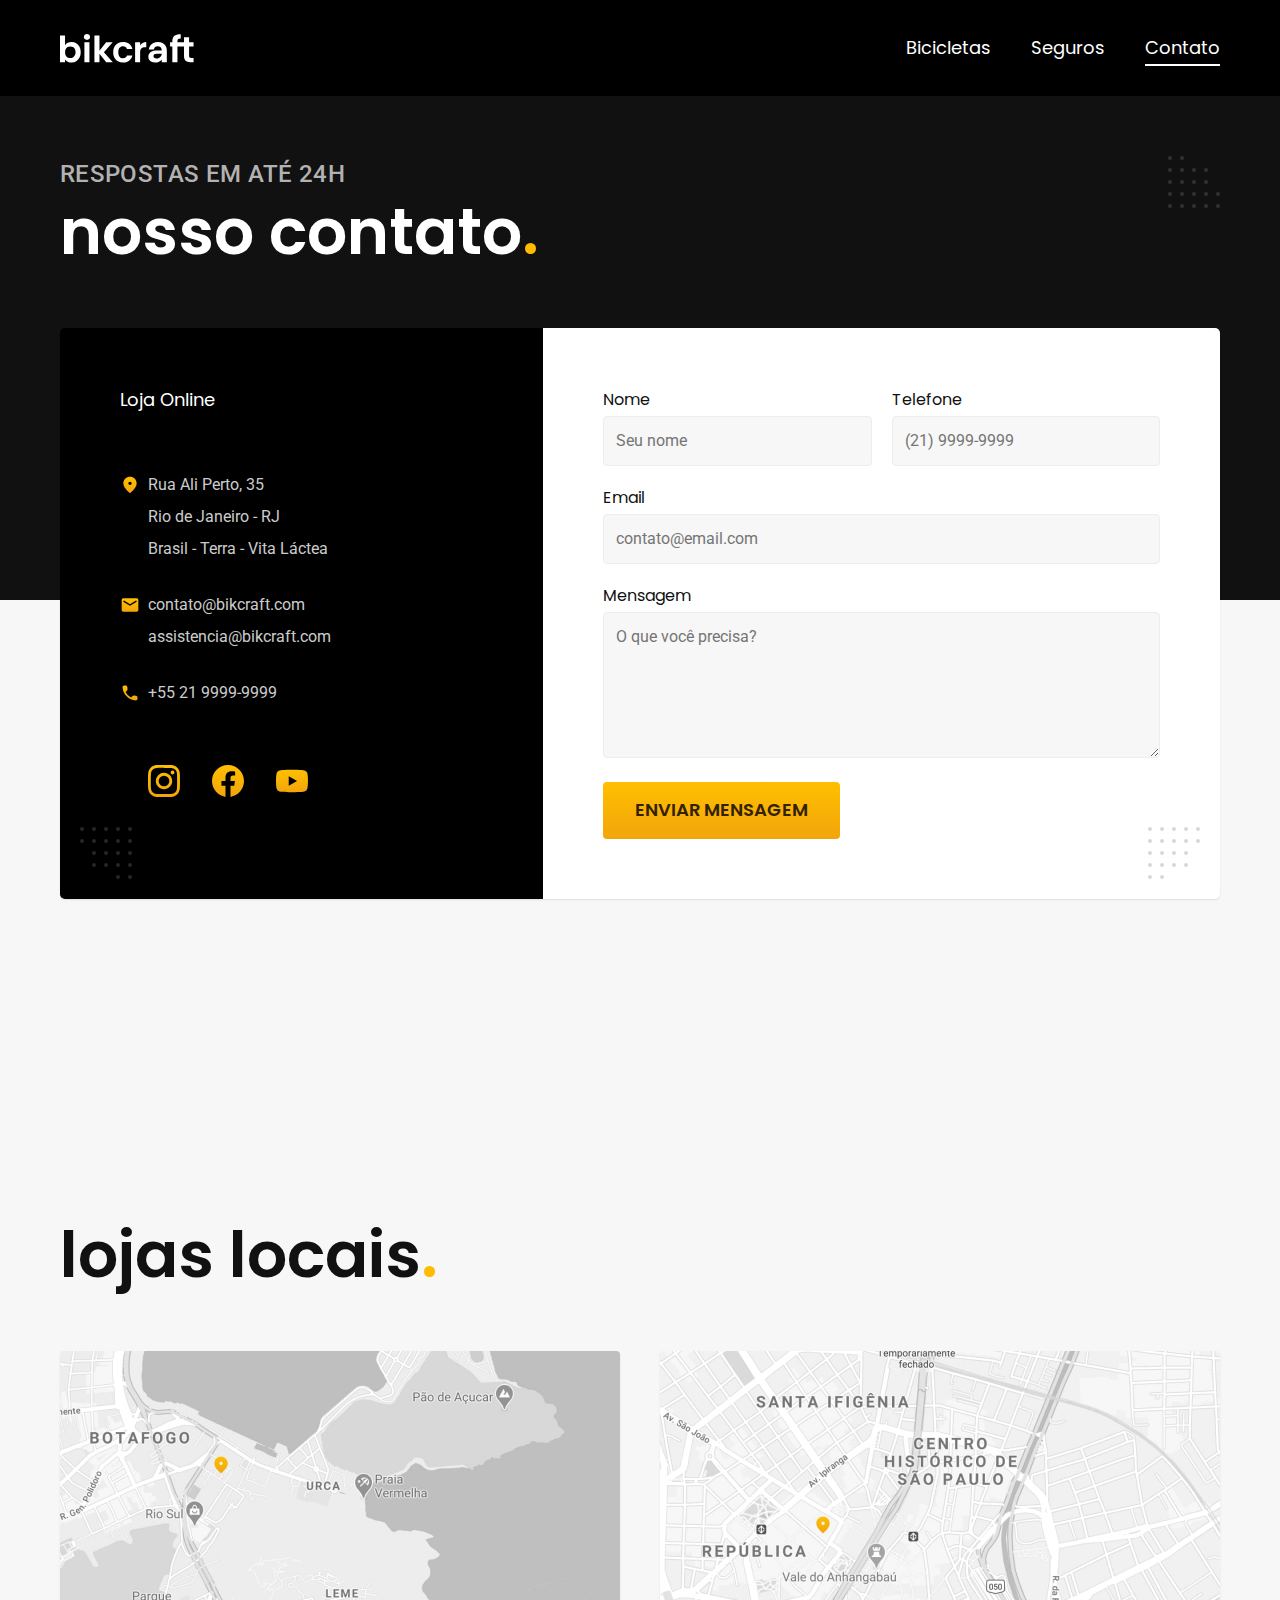
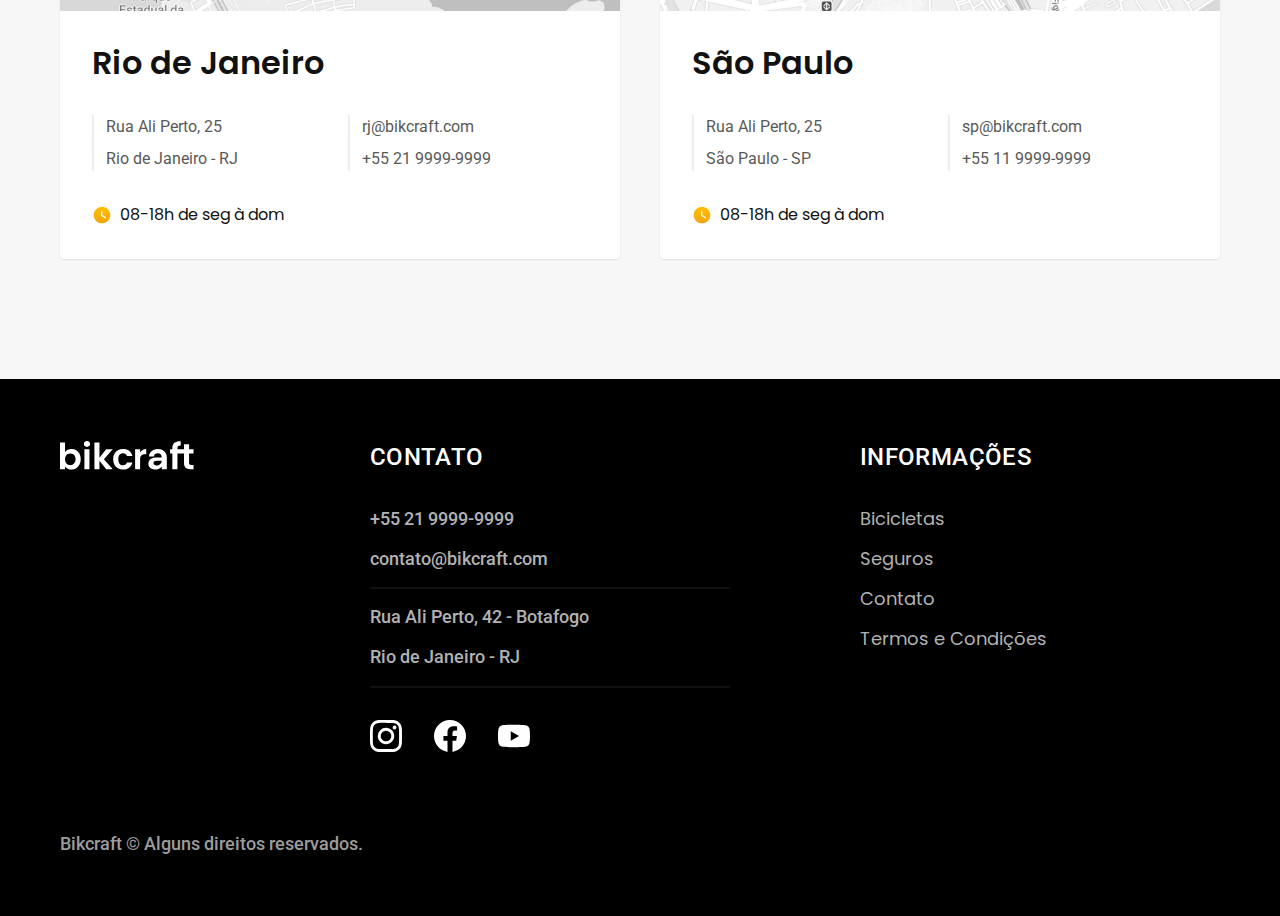
==== commit 4e2e6ea0: "atualizacoes" ====
--- a/contato.html
+++ b/contato.html
@@ -1,171 +1,171 @@
-<!DOCTYPE html>
-<html lang="pt-br">
-
-<head>
-  <meta charset="UTF-8">
-  <meta name="viewport" content="width=device-width, initial-scale=1.0">
-
-  <title>Contato | Bikcraft</title>
-  <meta name="description" content="Contato">
-
-  <link rel="icon" href="./favicon.svg" type="image/svg+xml">
-  <link rel="preload" href="./css/style.min.css" as="style">
-  <link rel="stylesheet" href="./css/style.min.css">
-
-  <link rel="preconnect" href="https://fonts.googleapis.com">
-  <link rel="preconnect" href="https://fonts.gstatic.com" crossorigin>
-  <link href="https://fonts.googleapis.com/css2?family=Merriweather:ital,wght@1,900&family=Poppins:wght@400;600&family=Roboto:wght@400;500&display=swap" rel="stylesheet">
-  <script>document.documentElement.classList.add("js");</script>
-</head>
-
-<body id="contato">
-  <header class="header-bg">
-    <div class="header container">
-      <a href="./">
-        <img src="./img/bikcraft.svg" alt="Bikcraft">
-      </a>
-      <nav aria-label="primaria">
-        <ul class="header-menu font-1-m cor-0">
-          <li><a href="./bicicletas.html">Bicicletas</a></li>
-          <li><a href="./seguros.html">Seguros</a></li>
-          <li><a href="./contato.html">Contato</a></li>
-        </ul>
-      </nav>
-    </div>
-  </header>
-
-  <main>
-    <div class="titulo-bg">
-      <div class="titulo container">
-        <p class="font-2-l-b cor-5 fadeInDown" data-anime="400">Resposta em até 24h</p>
-        <h1 class="font-1-xxl cor-0 fadeInDown" data-anime="200">nosso contato<span class="cor-p1">.</span></h1>
-      </div>
-    </div>
-
-    <div class="contato container fadeInLeft" data-anime="200">
-      <section class="contato-dados" aria-label="Endereço">
-        <h2 class="font-1-m cor-0">Loja Online</h2>
-        <div class="contato-endereco font-2-s cor-4">
-          <p>Rua Ali Perto, 35</p>
-          <p>Rio de Janeiro - RJ</p>
-          <p>Brasil - Terra - Via Láctea</p>
-        </div>
-
-        <address class="contato-meios font-2-s cor-4">
-          <a href="mailto:contato@bikcraft.com">contato@bikcraft.com</a>
-          <a href="mailto:assistencia@bikcraft.com">assistencia@bikcraft.com</a>
-          <a href="tel:+552199999999">+55 21 9999-9999</a>
-        </address>
-        <div class="contato-redes">
-          <a href="./">
-            <img src="./img/redes/instagram-p.svg" alt="Instagram">
-          </a>
-          <a href="./">
-            <img src="img/redes/facebook-p.svg" alt="Facebook">
-          </a>
-          <a href="./">
-            <img src="img/redes/youtube-p.svg" alt="Youtube">
-          </a>
-        </div>
-      </section>
-      <section class="contato-formulario" aria-label="Formulário">
-        <form class="form" action="./contato.html">
-          <div>
-            <label for="nome">Nome</label>
-            <input type="text" id="nome" name="nome" placeholder="Seu nome">
-          </div>
-          <div>
-            <label for="telefone">Telefone</label>
-            <input type="text" id="telefone" name="telefone" placeholder="(21) 9999-9999">
-          </div>
-          <div class="col-2">
-            <label for="email">Email</label>
-            <input type="email" id="email" name="email" placeholder="contato@email.com">
-          </div>
-          <div class="col-2">
-            <label for="mensagem">Mensagem</label>
-            <textarea rows="5" type="mensagem" id="mensagem" name="mensagem" placeholder="O que você precisa?"></textarea>
-          </div>
-          <button class="botao col-2">Enviar Mensagem</button>
-        </form>
-      </section>
-    </div>
-  </main>
-
-  <article class="lojas container">
-    <h2 class="font-1-xxl">lojas locais<span class="cor-p1">.</span></h2>
-    <div class="lojas-item">
-      <img src="./img/lojas/rj.jpg" alt="mapa marcando o endereço em Rua Ali Perto, 25 - Rio de Janeiro - RJ">
-      <div class="lojas-conteudo">
-        <h3 class="font-1-xl">Rio de Janeiro</h3>
-        <div class="lojas-dados font-2-s cor-8">
-          <p>Rua Ali Perto, 25</p>
-          <p>Rio de Janeiro - RJ</p>
-        </div>
-        <div class="lojas-dados font-2-s cor-8">
-          <a href="mailto:rj@bikcraft.com">rj@bikcraft.com</a>
-          <a href="tel:+552199999999">+55 21 9999-9999</a>
-        </div>
-        <p class="lojas-tempo font-1-s"><img src="./img/icones/horario.svg" alt=""> 08-18h de seg à dom</p>
-      </div>
-    </div>
-
-    <div class="lojas-item">
-      <img src="./img/lojas/sp.jpg" alt="mapa marcando o endereço em Rua Ali Perto, 25 - São Paulo - SP">
-      <div class="lojas-conteudo">
-        <h3 class="font-1-xl">São Paulo</h3>
-        <div class="lojas-dados font-2-s cor-8">
-          <p>Rua Ali Perto, 25</p>
-          <p>São Paulo - SP</p>
-        </div>
-        <div class="lojas-dados font-2-s cor-8">
-          <a href="mailto:sp@bikcraft.com">sp@bikcraft.com</a>
-          <a href="tel:+551199999999">+55 11 9999-9999</a>
-        </div>
-        <p class="lojas-tempo font-1-s"><img src="./img/icones/horario.svg" alt=""> 08-18h de seg à dom</p>
-      </div>
-    </div>
-  </article>
-
-  <footer class="footer-bg">
-    <div class="footer container">
-      <img src="img/bikcraft.svg" alt="Bikcraft">
-      <div class="footer-contato">
-        <h3 class="font-2-l-b cor-0">Contato</h3>
-        <ul class="font-2-m cor-5">
-          <li><a href="tel:+552199999999">+55 21 9999-9999</a></li>
-          <li><a href="mailto:contato@bikcraft.com">contato@bikcraft.com</a></li>
-          <li>Rua Ali Perto, 42 - Botafogo</li>
-          <li>Rio de Janeiro - RJ</li>
-        </ul>
-        <div class="footer-redes">
-          <a href="./">
-            <img src="./img/redes/instagram.svg" alt="Instagram">
-          </a>
-          <a href="./">
-            <img src="img/redes/facebook.svg" alt="Facebook">
-          </a>
-          <a href="./">
-            <img src="img/redes/youtube.svg" alt="Youtube">
-          </a>
-        </div>
-      </div>
-      <div class="footer-informacoes">
-        <h3 class="font-2-l-b cor-0">Informações</h3>
-        <nav>
-          <ul class="font-1-m cor-5">
-            <li><a href="./bicicletas.html">Bicicletas</a></li>
-            <li><a href="./seguros.html">Seguros</a></li>
-            <li><a href="./contato.html">Contato</a></li>
-            <li><a href="./termos.html">Termos e Condições</a></li>
-          </ul>
-        </nav>
-      </div>
-      <p class="footer-copy font-2-m cor-6">Bikcraft © Alguns direitos reservados.</p>
-    </div>
-  </footer>
-  <script src="js/plugins/simple-anime.js"></script>
-  <script src="./js/script.js"></script>
-</body>
-
+<!DOCTYPE html>
+<html lang="pt-br">
+
+<head>
+  <meta charset="UTF-8">
+  <meta name="viewport" content="width=device-width, initial-scale=1.0">
+
+  <title>Contato | Bikcraft</title>
+  <meta name="description" content="Contato.">
+
+  <link rel="icon" href="./favicon.svg" type="image/svg+xml">
+  <link rel="preload" href="./css/style.min.css" as="style">
+  <link rel="stylesheet" href="./css/style.min.css">
+  <script>document.documentElement.classList.add('js');</script>
+
+  <link rel="preconnect" href="https://fonts.googleapis.com">
+  <link rel="preconnect" href="https://fonts.gstatic.com" crossorigin>
+  <link href="https://fonts.googleapis.com/css2?family=Merriweather:ital,wght@1,900&family=Poppins:wght@400;600&family=Roboto:wght@400;500&display=swap" rel="stylesheet">
+</head>
+
+<body id="contato">
+  <header class="header-bg">
+    <div class="header container">
+      <a href="./">
+        <img src="./img/bikcraft.svg" alt="Bikcraft">
+      </a>
+
+      <nav aria-label="primaria">
+        <ul class="header-menu font-1-m cor-0">
+          <li><a href="./bicicletas.html">Bicicletas</a></li>
+          <li><a href="./seguros.html">Seguros</a></li>
+          <li><a href="./contato.html">Contato</a></li>
+        </ul>
+      </nav>
+    </div>
+  </header>
+
+  <main>
+    <div class="titulo-bg">
+      <div class="titulo container">
+        <p class="font-2-l-b cor-5">Respostas em até 24h</p>
+        <h1 class="font-1-xxl cor-0">nosso contato<span class="cor-p1">.</span></h1>
+      </div>
+    </div>
+
+    <div class="contato container">
+      <section class="contato-dados" aria-label="Endereço">
+        <h2 class="font-1-m cor-0">Loja Online</h2>
+        <div class="contato-endereco font-2-s cor-4">
+          <p>Rua Ali Perto, 35</p>
+          <p>Rio de Janeiro - RJ</p>
+          <p>Brasil - Terra - Vita Láctea</p>
+        </div>
+        <address class="contato-meios font-2-s cor-4">
+          <a href="mailto:contato@bikcraft.com">contato@bikcraft.com</a>
+          <a href="mailto:assistencia@bikcraft.com">assistencia@bikcraft.com</a>
+          <a href="tel:+552199999999">+55 21 9999-9999</a>
+        </address>
+        <div class="contato-redes">
+          <a href="./">
+            <img src="./img/redes/instagram-p.svg" alt="Instagram">
+          </a>
+          <a href="./">
+            <img src="./img/redes/facebook-p.svg" alt="Facebook">
+          </a>
+          <a href="./">
+            <img src="./img/redes/youtube-p.svg" alt="Youtube">
+          </a>
+        </div>
+      </section>
+      <section class="contato-formulario" aria-label="Formulário">
+        <form class="form" action="./enviar.php" method="post">
+          <div>
+            <label for="nome">Nome</label>
+            <input type="text" id="nome" name="nome" placeholder="Seu nome">
+          </div>
+          <div>
+            <label for="telefone">Telefone</label>
+            <input type="text" id="telefone" name="telefone" placeholder="(21) 9999-9999">
+          </div>
+          <div class="col-2">
+            <label for="email">Email</label>
+            <input type="email" id="email" name="email" placeholder="contato@email.com" required>
+          </div>
+          <div class="col-2">
+            <label for="mensagem">Mensagem</label>
+            <textarea rows="5" id="mensagem" name="mensagem" placeholder="O que você precisa?"></textarea>
+          </div>
+          <button class="botao col-2">Enviar Mensagem</button>
+        </form>
+      </section>
+    </div>
+  </main>
+
+  <article class="lojas container">
+    <h2 class="font-1-xxl">lojas locais<span class="cor-p1">.</span></h2>
+    <div class="lojas-item">
+      <img src="./img/lojas/rj.jpg" alt="mapa marcando o endereço em Rua Ali Perto, 25 - Rio de Janeiro - RJ">
+      <div class="lojas-conteudo">
+        <h3 class="font-1-xl">Rio de Janeiro</h3>
+        <div class="lojas-dados font-2-s cor-8">
+          <p>Rua Ali Perto, 25</p>
+          <p>Rio de Janeiro - RJ</p>
+        </div>
+        <div class="lojas-dados font-2-s cor-8">
+          <a href="mailto:rj@bikcraft.com">rj@bikcraft.com</a>
+          <a href="tel:+552199999999">+55 21 9999-9999</a>
+        </div>
+        <p class="lojas-tempo font-1-s"><img src="./img/icones/horario.svg" alt="">08-18h de seg à dom</p>
+      </div>
+    </div>
+
+    <div class="lojas-item">
+      <img src="./img/lojas/sp.jpg" alt="mapa marcando o endereço em Rua Ali Perto, 25 - São Paulo - SP">
+      <div class="lojas-conteudo">
+        <h3 class="font-1-xl">São Paulo</h3>
+        <div class="lojas-dados font-2-s cor-8">
+          <p>Rua Ali Perto, 25</p>
+          <p>São Paulo - SP</p>
+        </div>
+        <div class="lojas-dados font-2-s cor-8">
+          <a href="mailto:sp@bikcraft.com">sp@bikcraft.com</a>
+          <a href="tel:+551199999999">+55 11 9999-9999</a>
+        </div>
+        <p class="lojas-tempo font-1-s"><img src="./img/icones/horario.svg" alt="">08-18h de seg à dom</p>
+      </div>
+    </div>
+  </article>
+
+  <footer class="footer-bg">
+    <div class="footer container">
+      <img src="./img/bikcraft.svg" alt="Bikcraft">
+      <div class="footer-contato">
+        <h3 class="font-2-l-b cor-0">Contato</h3>
+        <ul class="font-2-m cor-5">
+          <li><a href="tel:+552199999999">+55 21 9999-9999</a></li>
+          <li><a href="mailto:contato@bikcraft.com">contato@bikcraft.com</a></li>
+          <li>Rua Ali Perto, 42 - Botafogo</li>
+          <li>Rio de Janeiro - RJ</li>
+        </ul>
+        <div class="footer-redes">
+          <a href="./">
+            <img src="./img/redes/instagram.svg" alt="Instagram">
+          </a>
+          <a href="./">
+            <img src="./img/redes/facebook.svg" alt="Facebook">
+          </a>
+          <a href="./">
+            <img src="./img/redes/youtube.svg" alt="Youtube">
+          </a>
+        </div>
+      </div>
+      <div class="footer-informacoes">
+        <h3 class="font-2-l-b cor-0">Informações</h3>
+        <nav>
+          <ul class="font-1-m cor-5">
+            <li><a href="./bicicletas.html">Bicicletas</a></li>
+            <li><a href="./seguros.html">Seguros</a></li>
+            <li><a href="./contato.html">Contato</a></li>
+            <li><a href="./termos.html">Termos e Condições</a></li>
+          </ul>
+        </nav>
+      </div>
+      <p class="footer-copy font-2-m cor-6">Bikcraft © Alguns direitos reservados.</p>
+    </div>
+  </footer>
+  <script src="./js/script.js"></script>
+  <script src="./js/formulario.js"></script>
+</body>
+
 </html>